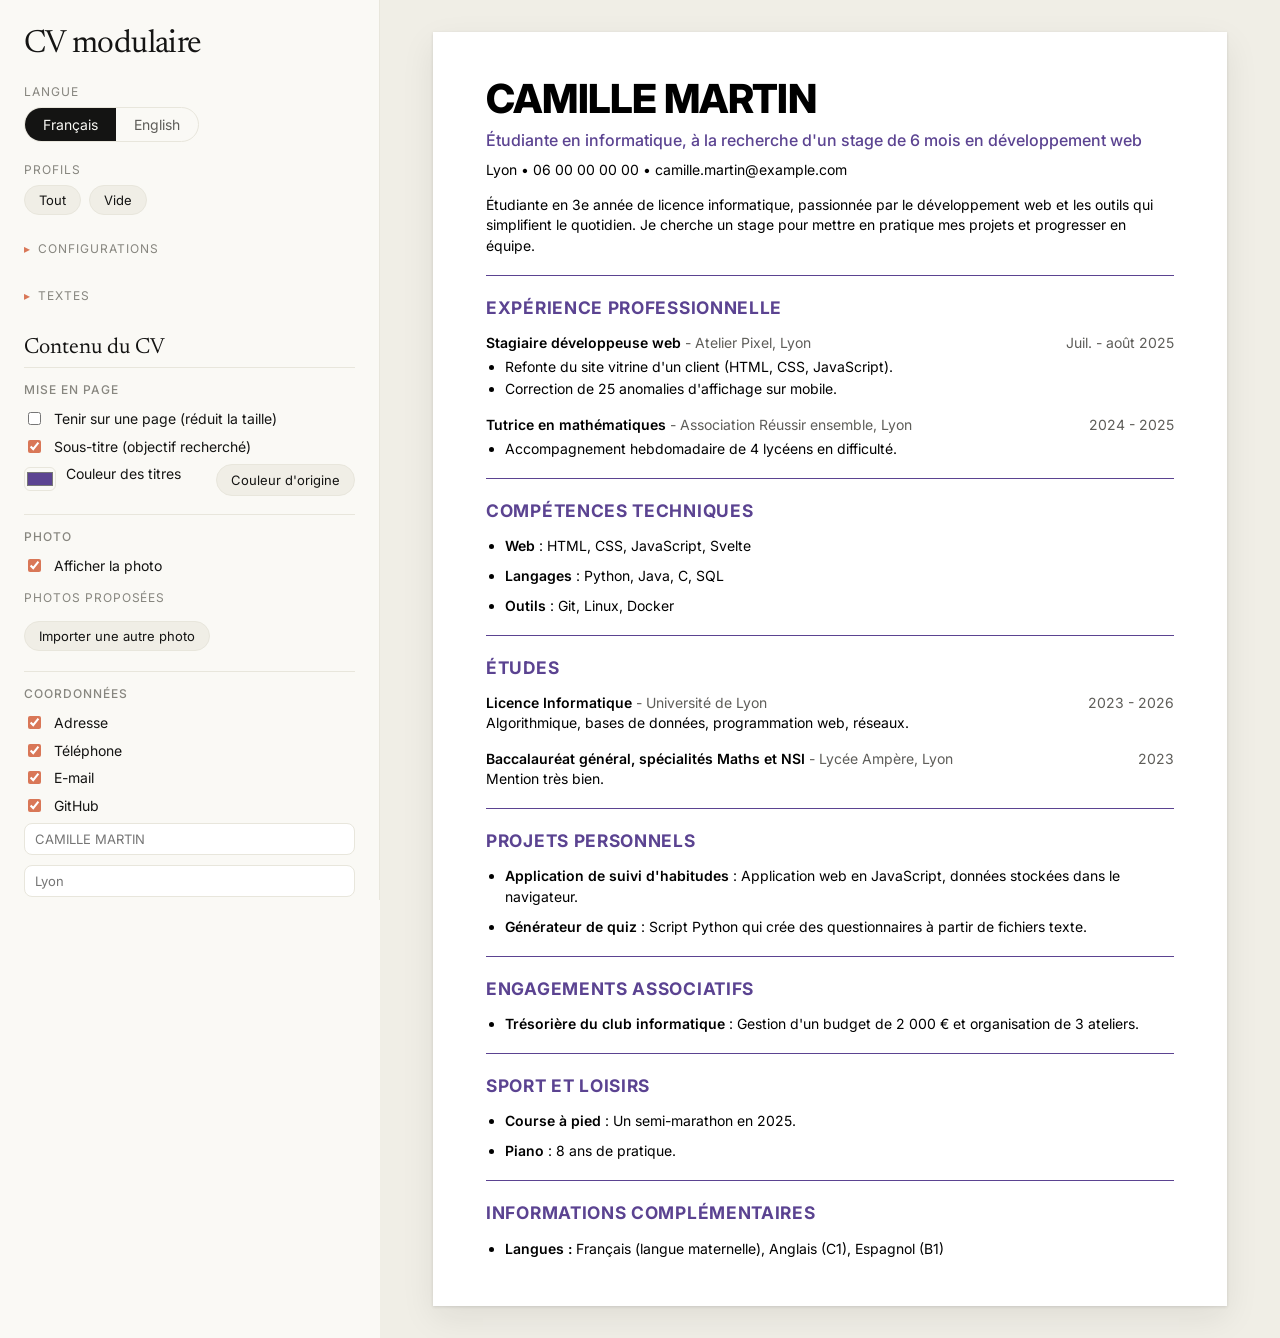
==== index.html @ 1ded92cf "Extrait la validation (validate.js) et les textes d'interface (i18n.js), avec limites uniques, netto" ====
<!doctype html>
<html lang="fr">
<head>
  <meta charset="utf-8">
  <meta name="viewport" content="width=device-width, initial-scale=1">
  <title>CV modulaire</title>
  <link rel="preconnect" href="https://fonts.googleapis.com">
  <link rel="preconnect" href="https://fonts.gstatic.com" crossorigin>
  <link href="https://fonts.googleapis.com/css2?family=Inter:wght@400;500;600;700;800&family=Newsreader:opsz,wght@6..72,400;6..72,500&display=swap" rel="stylesheet">
  <link rel="stylesheet" href="style.css?v=20261116r">
</head>
<body>
  <aside class="sidebar">
    <h1 class="brand">CV modulaire</h1>
    <p class="hint" id="notice" role="status" aria-live="polite"></p>

    <div class="block">
      <p class="label" id="label-language"></p>
      <div class="segmented" role="group">
        <button type="button" data-lang="fr" aria-pressed="true">Français</button>
        <button type="button" data-lang="en" aria-pressed="false">English</button>
      </div>
    </div>

    <div class="block">
      <p class="label" id="label-profiles"></p>
      <div class="chips" id="profiles"></div>
    </div>

    <details class="block fold">
      <summary class="label" id="label-configs"></summary>
      <p class="hint" id="configs-hint"></p>
      <div class="config-save">
        <input type="text" id="config-name" autocomplete="off">
        <button type="button" class="chip" id="config-save"></button>
      </div>
      <ul class="config-list" id="config-list"></ul>
      <div class="options">
        <button type="button" class="chip" id="backup-export"></button>
        <button type="button" class="chip" id="backup-import"></button>
        <input type="file" id="backup-file" accept="application/json,.json" hidden>
      </div>
      <p class="hint" id="save-status"></p>
    </details>

    <details class="block fold">
      <summary class="label" id="label-edit"></summary>
      <p class="hint" id="edit-hint"></p>
      <button type="button" class="chip" id="reset-texts"></button>
    </details>

    <div id="controls"></div>

    <div class="export">
      <button type="button" class="primary" id="export-btn"></button>
      <p class="hint" id="export-hint"></p>
    </div>
  </aside>

  <main class="preview">
    <div id="a4-probe" aria-hidden="true"></div>
    <article id="cv" class="page"></article>
  </main>

  <script src="data.js?v=20261116r"></script>
  <script src="i18n.js?v=20261116r"></script>
  <script src="validate.js?v=20261116r"></script>
  <script src="app.js?v=20261116r"></script>
</body>
</html>
---- style.css ----
/* Interface : palette du site Anthropic (ivoire, ardoise, argile).
   Polices Anthropic propriétaires -> Newsreader (serif) et Inter (sans) en substitut. */
:root {
  --ivory: #faf9f5;
  --ivory-medium: #f0eee6;
  --ivory-dark: #e8e6dc;
  --slate: #141413;
  --slate-light: #5e5d59;
  --cloud: #87867f;
  --clay: #d97757;
  --clay-dark: #c6613f;
  --focus: #2c84db;
  --cv-accent: #9680c8; /* violet des filets du CV d'origine */
  --cv-title: #5b4391; /* violet foncé des titres de section */
  --cv-muted: #5e5d59;
  --serif: "Newsreader", Georgia, "Times New Roman", serif;
  --sans: "Inter", -apple-system, BlinkMacSystemFont, "Segoe UI", sans-serif;
}

* { box-sizing: border-box; }

body {
  margin: 0;
  display: grid;
  grid-template-columns: 380px 1fr;
  min-height: 100vh;
  background: var(--ivory);
  color: var(--slate);
  font-family: var(--sans);
}

/* ---------- Panneau de gauche ---------- */
.sidebar {
  position: sticky;
  top: 0;
  height: 100vh;
  overflow-y: auto;
  padding: 28px 24px;
  border-right: 1px solid var(--ivory-dark);
  background: var(--ivory);
}

.brand { font-family: var(--serif); font-weight: 400; font-size: 32px; letter-spacing: -0.02em; margin: 0 0 24px; }
.block { margin-bottom: 20px; }
.label { margin: 0 0 8px; font-size: 12px; text-transform: uppercase; letter-spacing: 0.08em; color: var(--cloud); }

.segmented { display: inline-flex; border: 1px solid var(--ivory-dark); border-radius: 999px; overflow: hidden; }
.segmented button { border: 0; background: transparent; padding: 8px 18px; font: inherit; font-size: 14px; color: var(--slate-light); cursor: pointer; }
.segmented button[aria-pressed="true"] { background: var(--slate); color: var(--ivory); }

.chips { display: flex; flex-wrap: wrap; gap: 8px; }
.chip { border: 1px solid var(--ivory-dark); background: var(--ivory-medium); border-radius: 999px; padding: 6px 14px; font: inherit; font-size: 13px; cursor: pointer; color: var(--slate); }
.chip:hover { border-color: var(--clay); }

#controls h2 { font-family: var(--serif); font-weight: 400; font-size: 22px; margin: 28px 0 8px; }
.group { padding: 14px 0; border-top: 1px solid var(--ivory-dark); }
.group h3 { margin: 0 0 8px; font-size: 12px; text-transform: uppercase; letter-spacing: 0.08em; color: var(--cloud); font-weight: 500; }

.check { display: flex; gap: 10px; align-items: flex-start; padding: 4px 0; font-size: 14px; line-height: 1.4; cursor: pointer; }
.check.parent { font-weight: 600; margin-top: 6px; }
.check.child { margin-left: 26px; font-size: 13px; color: var(--slate-light); }
.check input { accent-color: var(--clay); margin-top: 3px; flex-shrink: 0; }
.check input:disabled + span { opacity: 0.4; }
.check input:focus-visible, button:focus-visible { outline: 2px solid var(--focus); outline-offset: 2px; }

.export { margin-top: 20px; padding-top: 20px; border-top: 1px solid var(--ivory-dark); }
.primary { width: 100%; border: 0; border-radius: 10px; background: var(--clay); color: #fff; font: inherit; font-weight: 600; padding: 12px; cursor: pointer; }
.primary:hover { background: var(--clay-dark); }
.hint { font-size: 12px; color: var(--slate-light); line-height: 1.5; }

/* ---------- Aperçu A4 ---------- */
.preview { padding: 32px; display: flex; justify-content: center; background: var(--ivory-medium); }

.page {
  width: 210mm;
  min-height: 297mm;
  padding: 10mm 14mm;
  background: #fff;
  box-shadow: 0 1px 3px rgba(20, 20, 19, 0.12), 0 12px 32px rgba(20, 20, 19, 0.08);
  font-family: var(--sans);
  font-size: 10.5pt;
  line-height: 1.45;
  color: #000;
}

/* Mise en page du CV d'origine : nom centré, photo à droite, filets violets entre les sections */
.cv-header { display: flex; justify-content: space-between; align-items: flex-start; padding-bottom: 6mm; }
.identity { flex: 1; text-align: left; padding-right: 6mm; }
.identity h1 { margin: 2mm 0 2mm; font-size: 30pt; font-weight: 800; letter-spacing: -0.02em; line-height: 1.1; }
.contact { margin: 0; font-size: 10.5pt; }
.photo { width: 56mm; height: 49mm; object-fit: cover; flex-shrink: 0; }

.summary { margin: 0 0 5mm; text-align: left; }

/* Un seul filet, violet, au-dessus de chaque section ; mêmes marges partout */
.cv-section { padding: 5mm 0 0; margin-top: 5mm; border-top: 0.35mm solid var(--cv-title); }
.cv-header + .cv-section, .summary + .cv-section { margin-top: 0; }
.cv-header:not(:has(+ .summary)) { padding-bottom: 5mm; }
.cv-section h2 { margin: 0 0 3.5mm; font-size: 13pt; font-weight: 700; letter-spacing: 0.04em; color: var(--cv-title); }

.entry { margin-bottom: 4mm; break-inside: avoid; }
.entry:last-child { margin-bottom: 0; }
.row { display: flex; justify-content: space-between; gap: 8mm; align-items: baseline; }
.row h4 { margin: 0; font-size: 10.5pt; font-weight: 600; }
.dates { font-weight: 400; color: var(--cv-muted); white-space: nowrap; }
.org { font-weight: 400; color: var(--cv-muted); }
.subtitle { margin: 0 0 2mm; font-size: 12pt; font-weight: 500; color: var(--cv-title); }
.sub { margin: 1mm 0 0; padding-left: 5mm; list-style: circle; }
.entry ul { margin: 1mm 0 0; padding-left: 5mm; }
.entry li { margin: 0.5mm 0; }
.detail { margin: 0; }
.extra { margin: 0; padding-left: 5mm; }
.extra li { margin-bottom: 2.5mm; }

/* ---------- Petits écrans ---------- */
@media (max-width: 1100px) {
  body { grid-template-columns: 1fr; }
  .sidebar { position: static; height: auto; }
  .preview { overflow-x: auto; justify-content: flex-start; }
}

/* ---------- Export PDF : seul le CV est imprimé, en A4 ---------- */
@page { size: A4; margin: 0; }

@media print {
  body { display: block; background: #fff; }
  .sidebar { display: none; }
  .preview { padding: 0; background: #fff; display: block; }
  .page { box-shadow: none; width: 100%; min-height: 0; margin: 0; }
  * { -webkit-print-color-adjust: exact; print-color-adjust: exact; }
}

/* Mention « à confirmer » sous un élément de la liste de contrôle */
.badge { display: block; font-size: 11px; font-style: normal; color: var(--clay-dark); }
.check { flex-wrap: wrap; }
.check .badge { flex-basis: 100%; margin-left: 26px; }
.extra li { break-inside: avoid; }
.extra { list-style: disc; }


/* Curseur de niveau de langue (B1 à C2) */
.level { display: flex; align-items: center; gap: 8px; margin: 2px 0 6px 52px; font-size: 12px; color: var(--cloud); }
.level input { flex: 1; accent-color: var(--clay); min-width: 0; }
.level-value { min-width: 24px; text-align: right; font-weight: 600; color: var(--slate); }

/* Contrôles de la photo */
.photo-actions, .options { display: flex; flex-wrap: wrap; gap: 8px; margin-top: 8px; }
.chip:disabled { opacity: 0.4; cursor: not-allowed; }
.error { margin: 6px 0 0; font-size: 12px; color: #bf4d43; }

/* Textes modifiables dans l'aperçu (écran seulement) */
.edit { outline: none; border-radius: 2px; }
.edit:hover { outline: 1px dashed var(--clay); outline-offset: 2px; }
.edit:focus { outline: 2px solid var(--clay); outline-offset: 2px; background: #fff7f2; }
.dates.edit { white-space: nowrap; }
@media print { .edit:hover, .edit:focus { outline: none; background: none; } }

/* Sans photo : le titre est centré sur toute la largeur de la page */
.cv-header.no-photo { padding-bottom: 4mm; }
.cv-header.no-photo .identity { padding-right: 0; }

/* Choix actif parmi les photos proposées */
.chip[aria-pressed="true"] { background: var(--slate); color: var(--ivory); border-color: var(--slate); }
.group .label { margin-top: 10px; }

/* Configurations enregistrées */
.config-save { display: flex; gap: 8px; margin: 8px 0; }
.config-save input { flex: 1; min-width: 0; border: 1px solid var(--ivory-dark); border-radius: 8px; padding: 7px 10px; font: inherit; font-size: 13px; background: #fff; color: var(--slate); }
.config-list { list-style: none; margin: 0 0 10px; padding: 0; }
.config-item { display: flex; align-items: center; gap: 6px; padding: 4px 0; font-size: 13px; }
.config-name { flex: 1; overflow: hidden; text-overflow: ellipsis; white-space: nowrap; }
#save-status.error { color: #bf4d43; }

/* Blocs repliables du panneau (Configurations, Textes) */
.fold > summary { cursor: pointer; list-style: none; margin-bottom: 0; padding: 6px 0; }
.fold > summary::-webkit-details-marker { display: none; }
.fold > summary::before { content: "▸"; display: inline-block; width: 1.2em; color: var(--clay); }
.fold[open] > summary::before { content: "▾"; }
.fold[open] > summary { margin-bottom: 8px; }

/* Option « une page » : zoom réduit, largeur agrandie d'autant pour garder 210 mm visuels */
#a4-probe { position: absolute; visibility: hidden; height: 297mm; width: 0; }
.page.one-page { zoom: var(--fit); width: calc(210mm / var(--fit)); min-height: calc(297mm / var(--fit)); }
@media print { .page.one-page { width: calc(210mm / var(--fit)); min-height: 0; } }
.check input[type="color"] { width: 32px; height: 24px; padding: 0; border: 1px solid var(--ivory-dark); border-radius: 6px; background: none; cursor: pointer; }
.check .chip { margin-left: auto; }
.text-input { width: 100%; margin: 4px 0 6px; border: 1px solid var(--ivory-dark); border-radius: 8px; padding: 7px 10px; font: inherit; font-size: 13px; background: #fff; color: var(--slate); }

/* Même graisse partout : <strong> est « bolder » par défaut, donc plus lourd quand il est dans un <h4> */
.page strong { font-weight: 600; }

/* Formulaires d'ajout dans la barre latérale */
.add { margin: 6px 0; }
.add > summary { display: inline-block; list-style: none; cursor: pointer; }
.add > summary::-webkit-details-marker { display: none; }
.add form { margin-top: 6px; padding: 8px 10px; border: 1px solid var(--ivory-dark); border-radius: 8px; }
.add .field { display: block; margin-bottom: 4px; font-size: 12px; color: var(--cloud); }
.add textarea.text-input { resize: vertical; }
#notice:empty { display: none; }
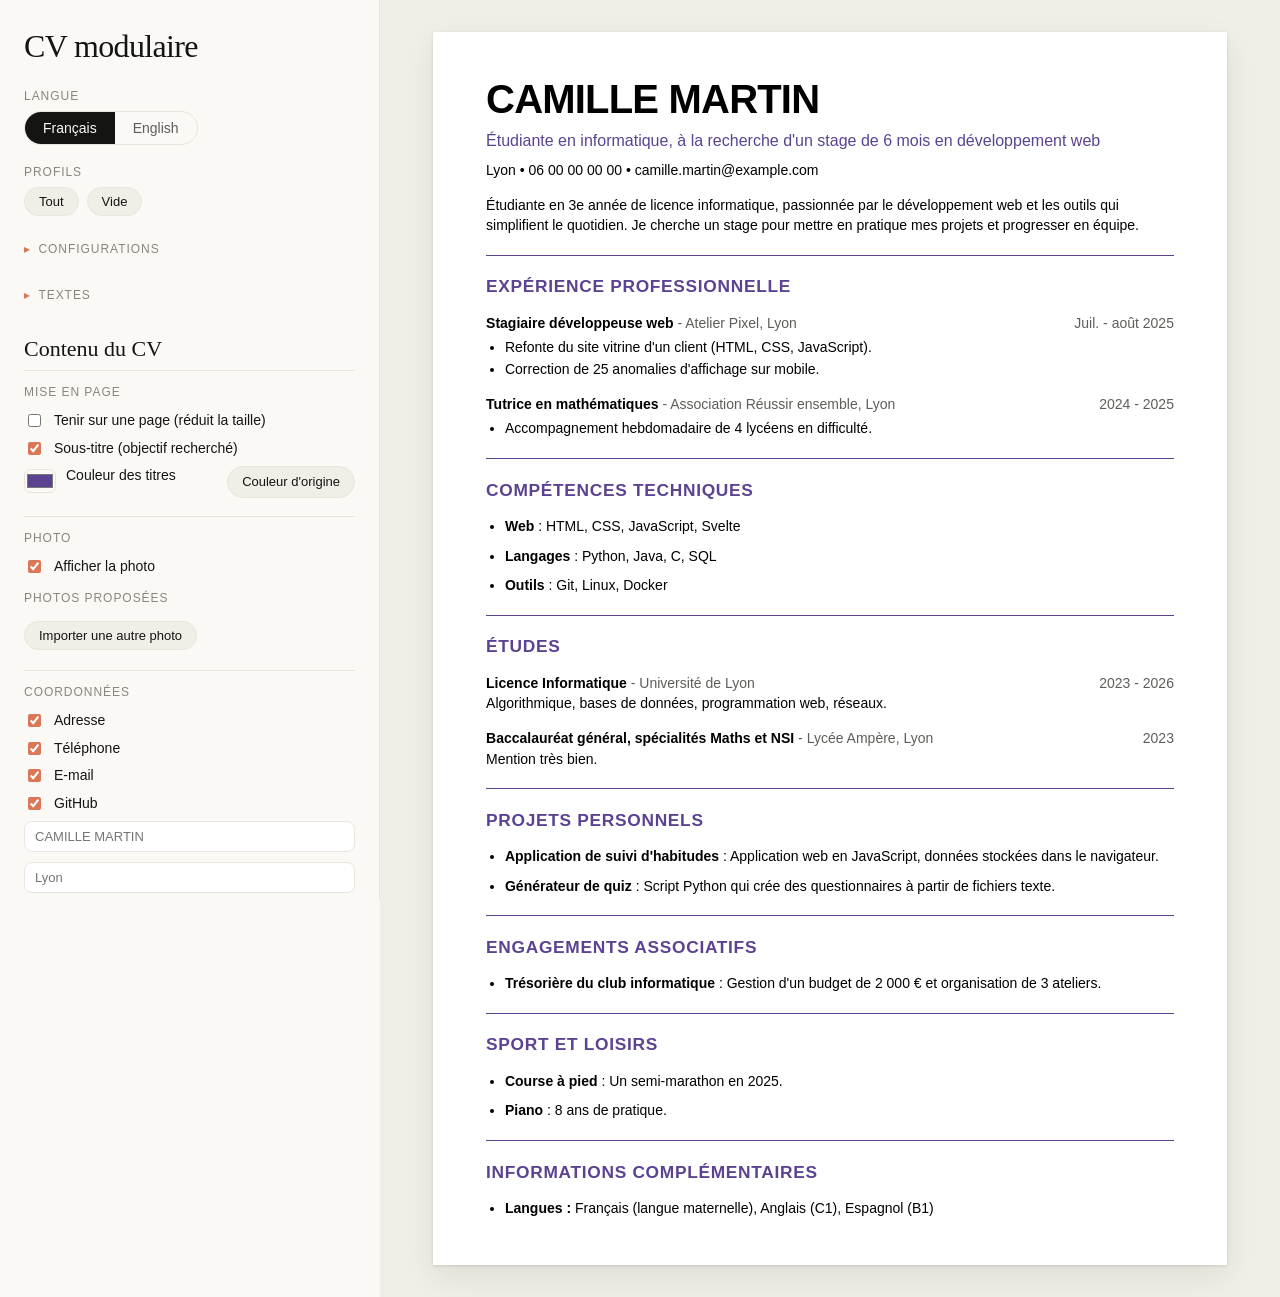
==== commit 651529c7: "Ajoute une Content-Security-Policy (aucun script inline, aucune requête réseau, polices Google autor" ====
--- a/index.html
+++ b/index.html
@@ -2,10 +2,10 @@
 <html lang="fr">
 <head>
   <meta charset="utf-8">
+  <!-- Aucun script inline ni requête réseau possible (connect-src 'none') : seules les polices Google sont chargées. -->
+  <meta http-equiv="Content-Security-Policy" content="default-src 'none'; script-src 'self'; style-src 'self' https://fonts.googleapis.com; font-src https://fonts.gstatic.com; img-src 'self' data: blob:; connect-src 'none'; base-uri 'none'; form-action 'none'; object-src 'none'">
   <meta name="viewport" content="width=device-width, initial-scale=1">
   <title>CV modulaire</title>
-  <link rel="preconnect" href="https://fonts.googleapis.com">
-  <link rel="preconnect" href="https://fonts.gstatic.com" crossorigin>
   <link href="https://fonts.googleapis.com/css2?family=Inter:wght@400;500;600;700;800&family=Newsreader:opsz,wght@6..72,400;6..72,500&display=swap" rel="stylesheet">
   <link rel="stylesheet" href="style.css?v=20261116r">
 </head>
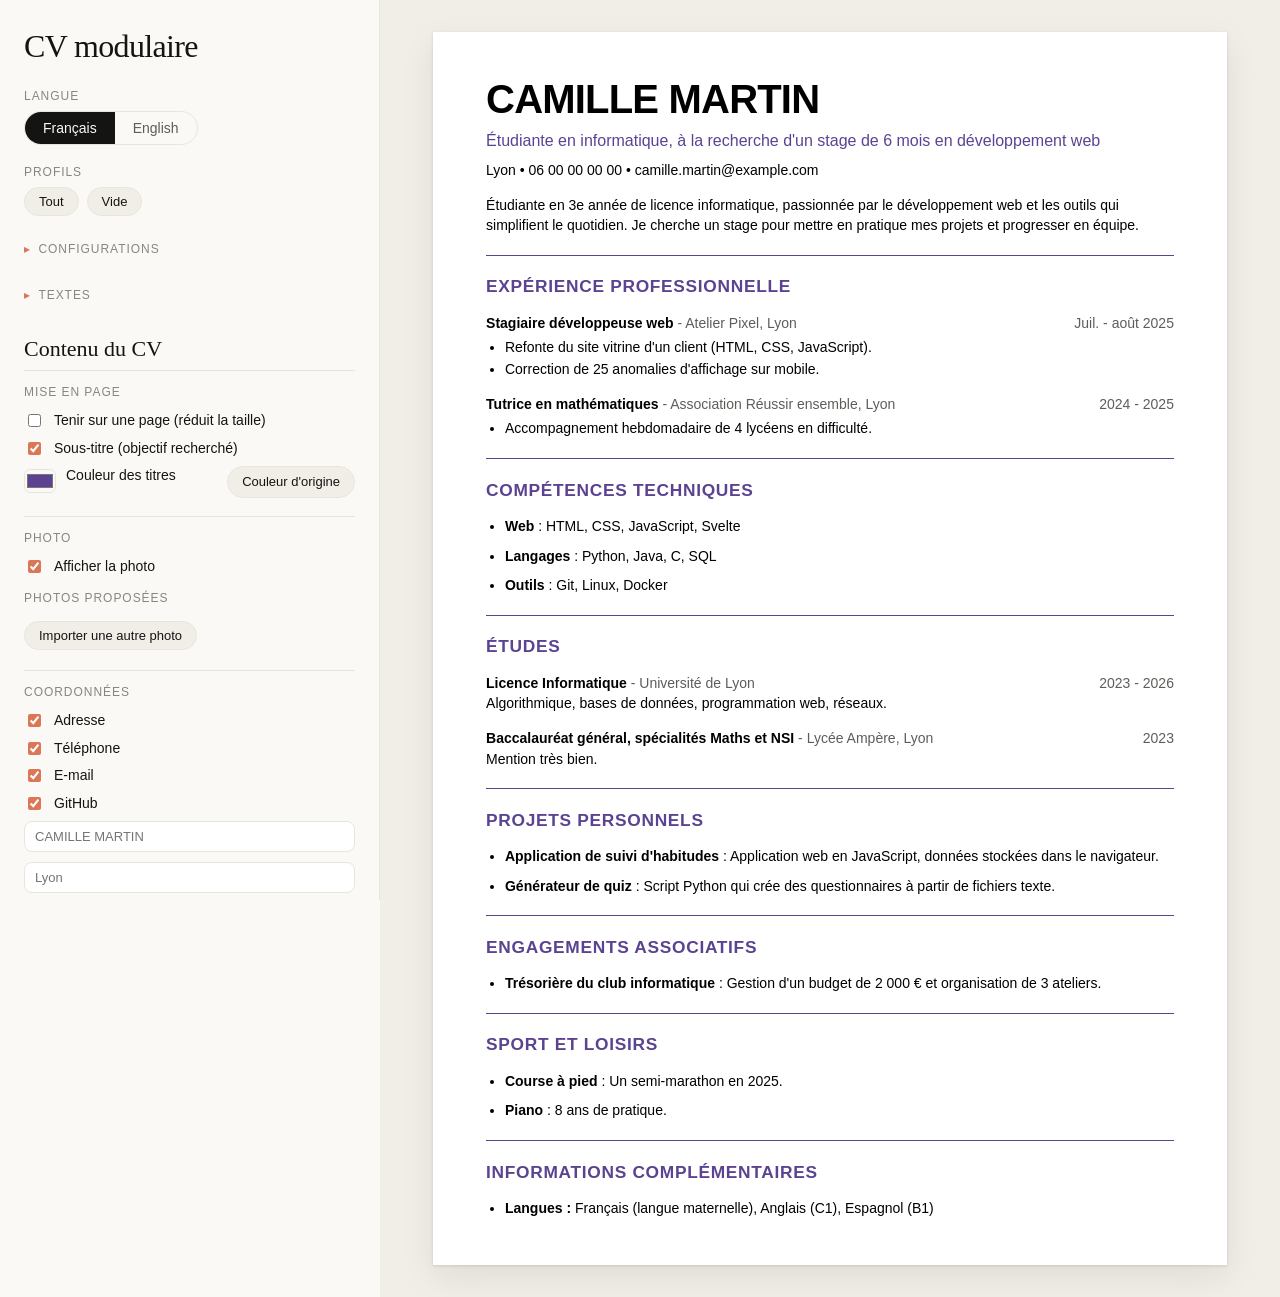
==== commit 308ee623: "Panneau de contrôle : met à jour sans reconstruire, factorise checkbox/chip/formulaires, accessibili" ====
--- a/index.html
+++ b/index.html
@@ -16,7 +16,7 @@
 
     <div class="block">
       <p class="label" id="label-language"></p>
-      <div class="segmented" role="group">
+      <div class="segmented" role="group" aria-labelledby="label-language">
         <button type="button" data-lang="fr" aria-pressed="true">Français</button>
         <button type="button" data-lang="en" aria-pressed="false">English</button>
       </div>
@@ -40,7 +40,8 @@
         <button type="button" class="chip" id="backup-import"></button>
         <input type="file" id="backup-file" accept="application/json,.json" hidden>
       </div>
-      <p class="hint" id="save-status"></p>
+      <p class="hint" id="backup-note"></p>
+      <p class="hint" id="save-status" role="status"></p>
     </details>
 
     <details class="block fold">
@@ -54,6 +55,7 @@
     <div class="export">
       <button type="button" class="primary" id="export-btn"></button>
       <p class="hint" id="export-hint"></p>
+      <p class="error" id="fit-warning" role="status"></p>
     </div>
   </aside>
 
--- a/style.css
+++ b/style.css
@@ -197,3 +197,7 @@
 .add .field { display: block; margin-bottom: 4px; font-size: 12px; color: var(--cloud); }
 .add textarea.text-input { resize: vertical; }
 #notice:empty { display: none; }
+
+/* Erreur de démarrage : visible même si le reste de la page n'a pas pu se construire */
+.fatal { margin: 16px; padding: 14px 16px; border: 1px solid #bf4d43; border-radius: 8px; background: #fdf1ef; color: #7a2b24; font-size: 14px; grid-column: 1 / -1; }
+@media print { .fatal { display: none; } }
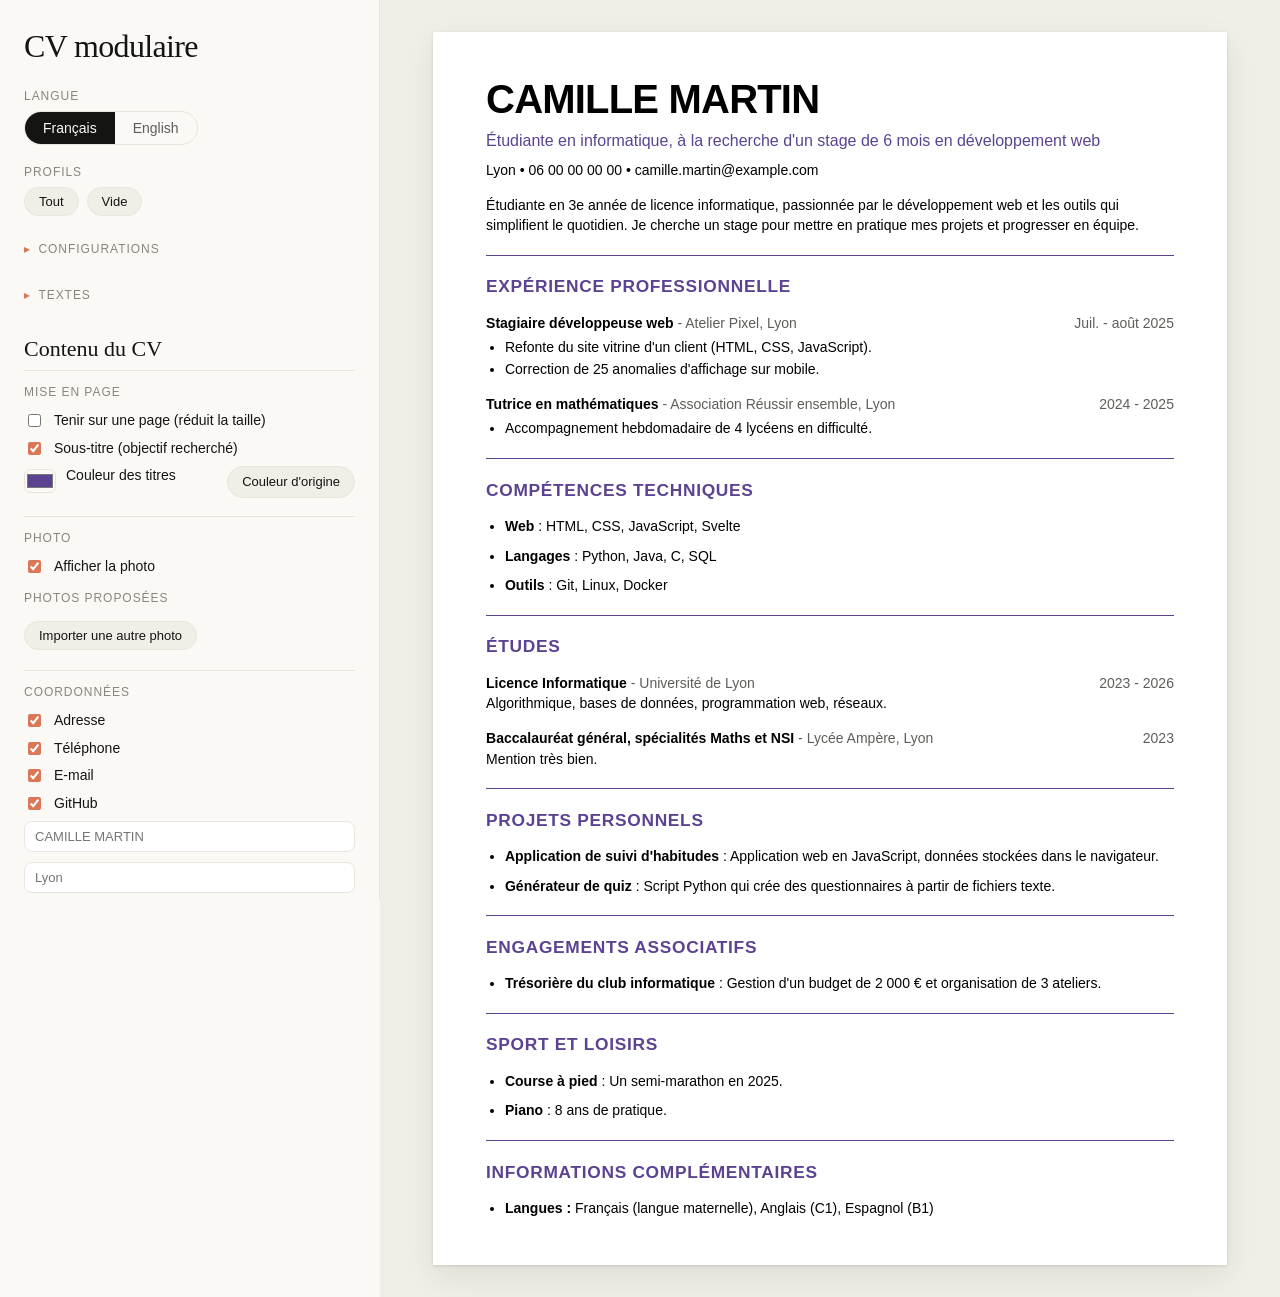
==== commit edcbc8c4: "Affiche l'environnement technique d'un élément de liste sur la ligne de son nom Un élément de liste " ====
--- a/index.html
+++ b/index.html
@@ -7,7 +7,7 @@
   <meta name="viewport" content="width=device-width, initial-scale=1">
   <title>CV modulaire</title>
   <link href="https://fonts.googleapis.com/css2?family=Inter:wght@400;500;600;700;800&family=Newsreader:opsz,wght@6..72,400;6..72,500&display=swap" rel="stylesheet">
-  <link rel="stylesheet" href="style.css?v=20261116r">
+  <link rel="stylesheet" href="style.css?v=20261123a">
 </head>
 <body>
   <aside class="sidebar">
@@ -64,9 +64,9 @@
     <article id="cv" class="page"></article>
   </main>
 
-  <script src="data.js?v=20261116r"></script>
-  <script src="i18n.js?v=20261116r"></script>
-  <script src="validate.js?v=20261116r"></script>
-  <script src="app.js?v=20261116r"></script>
+  <script src="data.js?v=20261123a"></script>
+  <script src="i18n.js?v=20261123a"></script>
+  <script src="validate.js?v=20261123a"></script>
+  <script src="app.js?v=20261123a"></script>
 </body>
 </html>
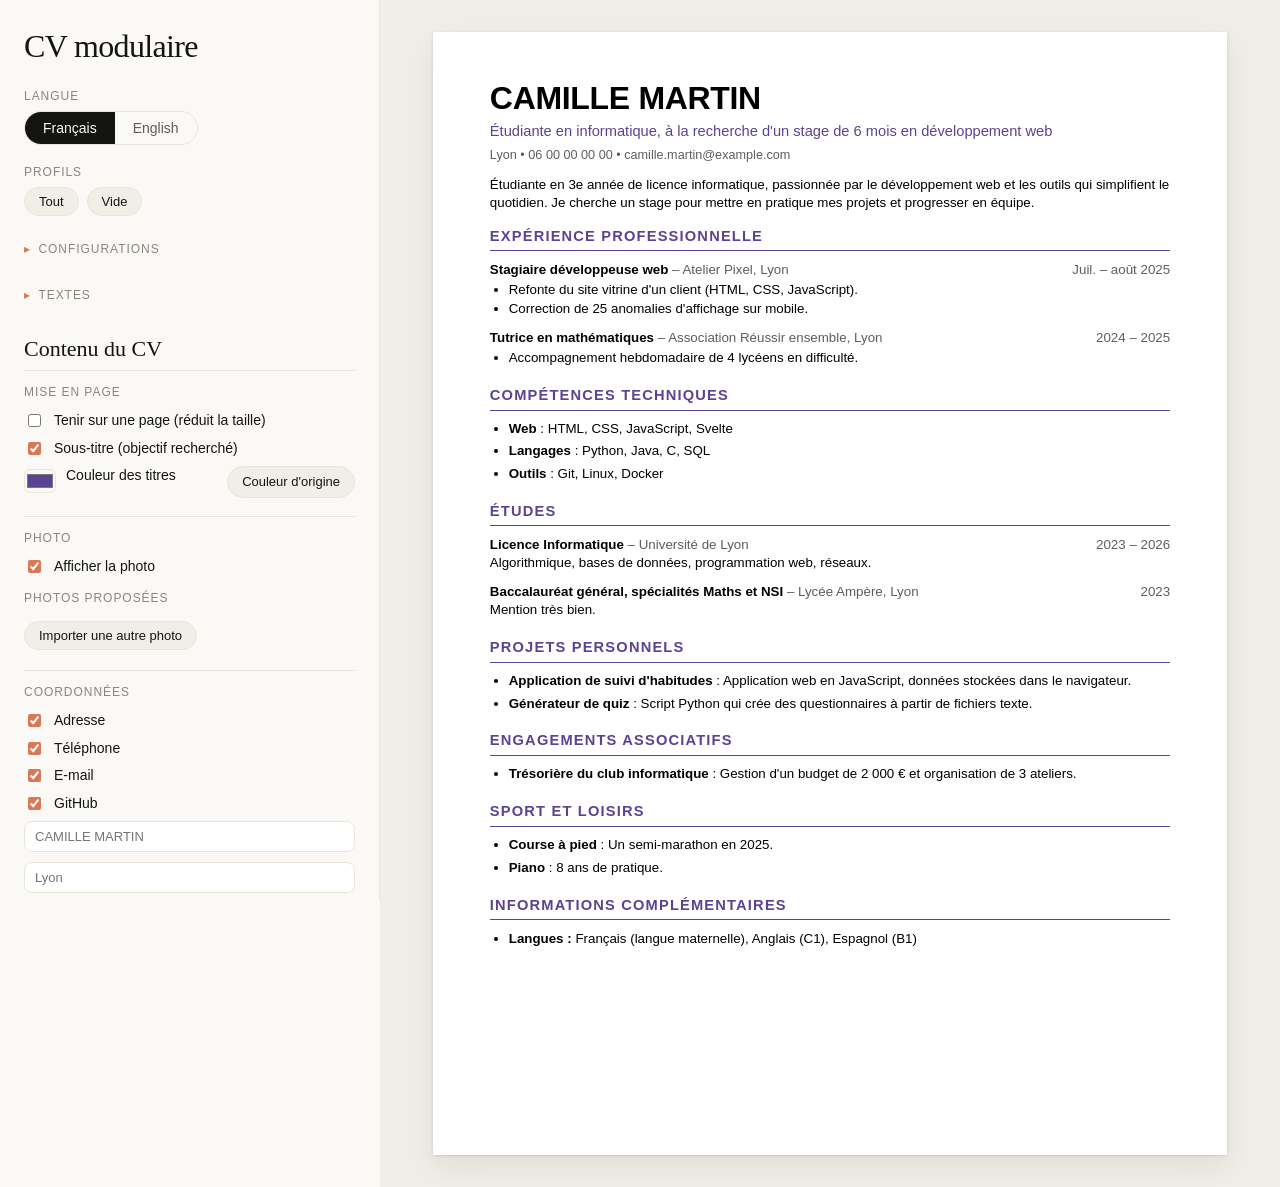
==== commit b15a88fb: "Aligne le rendu du CV sur les conventions (typographie, espacements, tiret demi-cadratin) Co-Authore" ====
--- a/index.html
+++ b/index.html
@@ -7,7 +7,7 @@
   <meta name="viewport" content="width=device-width, initial-scale=1">
   <title>CV modulaire</title>
   <link href="https://fonts.googleapis.com/css2?family=Inter:wght@400;500;600;700;800&family=Newsreader:opsz,wght@6..72,400;6..72,500&display=swap" rel="stylesheet">
-  <link rel="stylesheet" href="style.css?v=20261123a">
+  <link rel="stylesheet" href="style.css?v=20261124b">
 </head>
 <body>
   <aside class="sidebar">
@@ -64,9 +64,9 @@
     <article id="cv" class="page"></article>
   </main>
 
-  <script src="data.js?v=20261123a"></script>
-  <script src="i18n.js?v=20261123a"></script>
-  <script src="validate.js?v=20261123a"></script>
-  <script src="app.js?v=20261123a"></script>
+  <script src="data.js?v=20261124b"></script>
+  <script src="i18n.js?v=20261124b"></script>
+  <script src="validate.js?v=20261124b"></script>
+  <script src="app.js?v=20261124b"></script>
 </body>
 </html>
--- a/style.css
+++ b/style.css
@@ -74,43 +74,56 @@
 .page {
   width: 210mm;
   min-height: 297mm;
-  padding: 10mm 14mm;
+  padding: 13mm 15mm;
   background: #fff;
   box-shadow: 0 1px 3px rgba(20, 20, 19, 0.12), 0 12px 32px rgba(20, 20, 19, 0.08);
   font-family: var(--sans);
-  font-size: 10.5pt;
-  line-height: 1.45;
+  font-size: 10pt;
+  line-height: 1.35;
   color: #000;
 }
 
-/* Mise en page du CV d'origine : nom centré, photo à droite, filets violets entre les sections */
-.cv-header { display: flex; justify-content: space-between; align-items: flex-start; padding-bottom: 6mm; }
-.identity { flex: 1; text-align: left; padding-right: 6mm; }
-.identity h1 { margin: 2mm 0 2mm; font-size: 30pt; font-weight: 800; letter-spacing: -0.02em; line-height: 1.1; }
-.contact { margin: 0; font-size: 10.5pt; }
-.photo { width: 56mm; height: 49mm; object-fit: cover; flex-shrink: 0; }
-
-.summary { margin: 0 0 5mm; text-align: left; }
-
-/* Un seul filet, violet, au-dessus de chaque section ; mêmes marges partout */
-.cv-section { padding: 5mm 0 0; margin-top: 5mm; border-top: 0.35mm solid var(--cv-title); }
-.cv-header + .cv-section, .summary + .cv-section { margin-top: 0; }
-.cv-header:not(:has(+ .summary)) { padding-bottom: 5mm; }
-.cv-section h2 { margin: 0 0 3.5mm; font-size: 13pt; font-weight: 700; letter-spacing: 0.04em; color: var(--cv-title); }
-
-.entry { margin-bottom: 4mm; break-inside: avoid; }
+/* Mise en page du CV d'origine : photo à droite, filets violets entre les sections.
+   La photo flotte : l'identité puis la présentation s'écoulent à sa gauche, et le texte reprend toute la largeur
+   sous elle. flow-root fait englober la photo par l'en-tête, pour que le filet de la section suivante passe dessous. */
+.cv-header { display: flow-root; padding-bottom: 4mm; }
+.identity { text-align: left; }
+.identity h1 { margin: 0 0 1.5mm; font-size: 24pt; font-weight: 700; letter-spacing: -0.01em; line-height: 1.1; }
+.contact { margin: 0; font-size: 9.5pt; color: var(--cv-muted); }
+.photo { float: right; width: 56mm; height: 49mm; object-fit: cover; margin: 0 0 3mm 6mm; }
+
+/* text-wrap: pretty évite un mot seul sur la dernière ligne (ignoré sans risque par les navigateurs qui ne le gèrent pas) */
+.summary { margin: 3mm 0 0; text-align: left; text-wrap: pretty; }
+
+/* Titre de section en petites capitales espacées, filet fin juste dessous (convention des CV) */
+.cv-section { margin-top: 5mm; }
+.cv-header + .cv-section { margin-top: 0; }
+.cv-section h2 {
+  margin: 0 0 2.5mm;
+  padding-bottom: 1mm;
+  border-bottom: 0.3mm solid var(--cv-title);
+  font-size: 11pt;
+  font-weight: 700;
+  text-transform: uppercase;
+  letter-spacing: 0.08em;
+  color: var(--cv-title);
+}
+
+.entry { margin-bottom: 3mm; break-inside: avoid; }
 .entry:last-child { margin-bottom: 0; }
 .row { display: flex; justify-content: space-between; gap: 8mm; align-items: baseline; }
-.row h4 { margin: 0; font-size: 10.5pt; font-weight: 600; }
-.dates { font-weight: 400; color: var(--cv-muted); white-space: nowrap; }
+.row h4 { margin: 0; font-size: 1em; font-weight: 600; }
+/* Chiffres de même largeur : les années s'alignent sur le bord droit d'une ligne à l'autre */
+.dates { font-weight: 400; color: var(--cv-muted); white-space: nowrap; font-variant-numeric: tabular-nums; }
 .org { font-weight: 400; color: var(--cv-muted); }
-.subtitle { margin: 0 0 2mm; font-size: 12pt; font-weight: 500; color: var(--cv-title); }
-.sub { margin: 1mm 0 0; padding-left: 5mm; list-style: circle; }
-.entry ul { margin: 1mm 0 0; padding-left: 5mm; }
-.entry li { margin: 0.5mm 0; }
+.subtitle { margin: 0 0 1.5mm; font-size: 11pt; font-weight: 500; color: var(--cv-title); }
+.sub { margin: 0.5mm 0 0; padding-left: 5mm; list-style: circle; }
+.entry ul { margin: 0.5mm 0 0; padding-left: 5mm; }
+.entry li { margin: 0.3mm 0; }
 .detail { margin: 0; }
 .extra { margin: 0; padding-left: 5mm; }
-.extra li { margin-bottom: 2.5mm; }
+.extra li { margin-bottom: 1.2mm; }
+.extra li:last-child { margin-bottom: 0; }
 
 /* ---------- Petits écrans ---------- */
 @media (max-width: 1100px) {
@@ -154,10 +167,6 @@
 .edit:focus { outline: 2px solid var(--clay); outline-offset: 2px; background: #fff7f2; }
 .dates.edit { white-space: nowrap; }
 @media print { .edit:hover, .edit:focus { outline: none; background: none; } }
-
-/* Sans photo : le titre est centré sur toute la largeur de la page */
-.cv-header.no-photo { padding-bottom: 4mm; }
-.cv-header.no-photo .identity { padding-right: 0; }
 
 /* Choix actif parmi les photos proposées */
 .chip[aria-pressed="true"] { background: var(--slate); color: var(--ivory); border-color: var(--slate); }
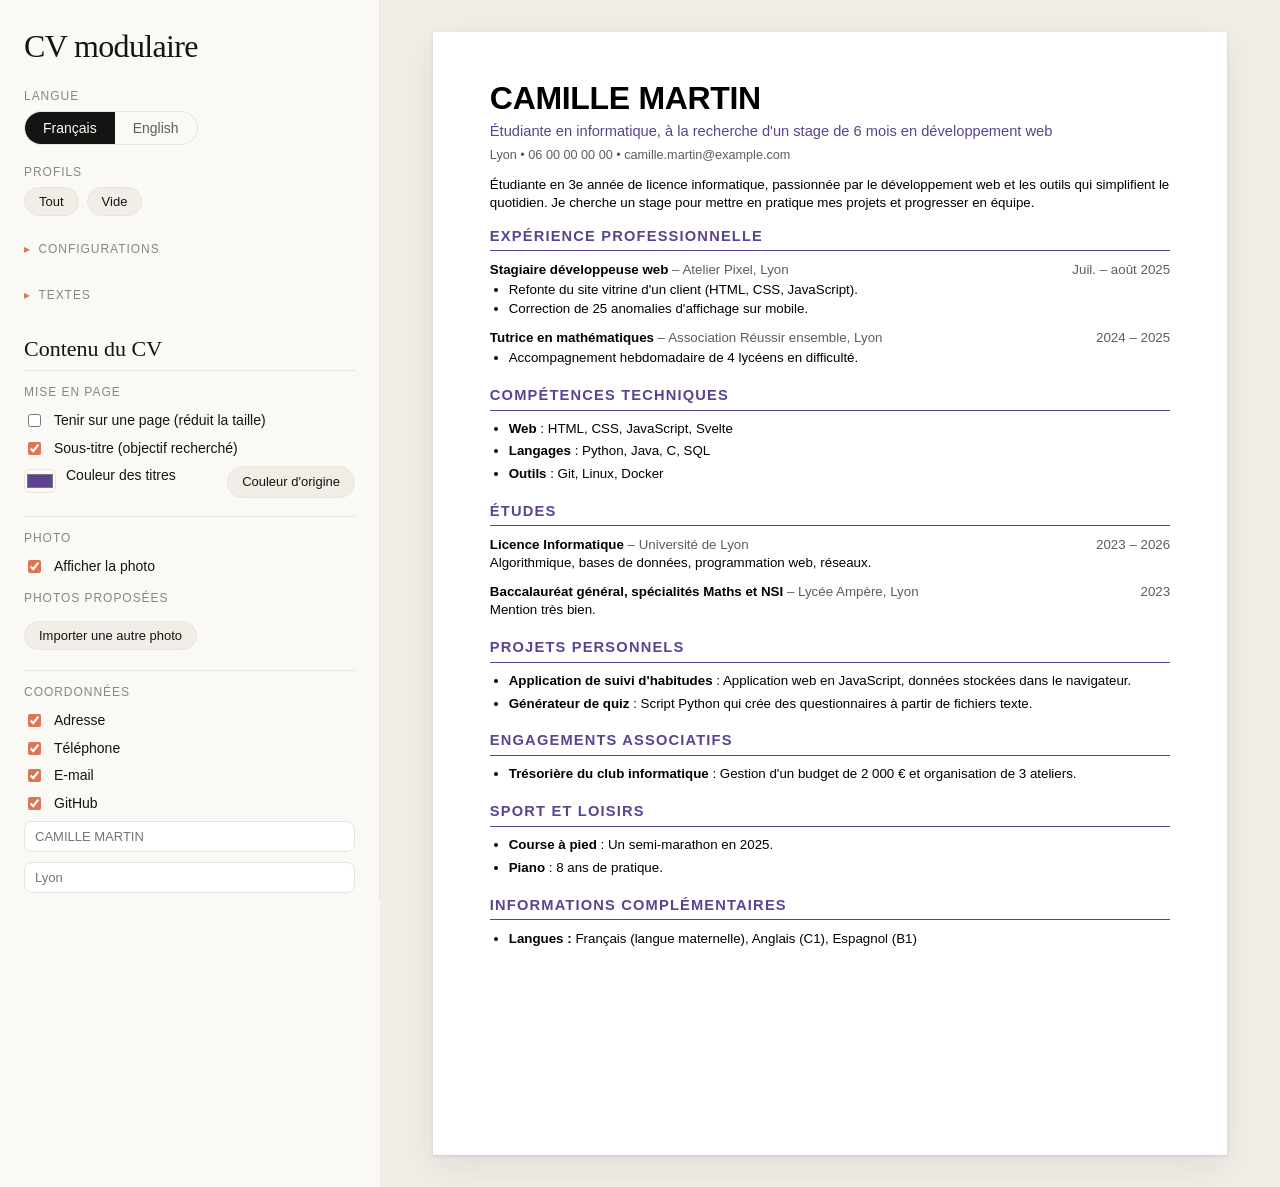
==== commit aef8bcb4: "Ajoute le recadrage de la photo importée et un cadre à hauteur fixe Co-Authored-By: Claude Opus 5.5 " ====
--- a/index.html
+++ b/index.html
@@ -7,7 +7,7 @@
   <meta name="viewport" content="width=device-width, initial-scale=1">
   <title>CV modulaire</title>
   <link href="https://fonts.googleapis.com/css2?family=Inter:wght@400;500;600;700;800&family=Newsreader:opsz,wght@6..72,400;6..72,500&display=swap" rel="stylesheet">
-  <link rel="stylesheet" href="style.css?v=20261124b">
+  <link rel="stylesheet" href="style.css?v=20261124c">
 </head>
 <body>
   <aside class="sidebar">
@@ -64,9 +64,9 @@
     <article id="cv" class="page"></article>
   </main>
 
-  <script src="data.js?v=20261124b"></script>
-  <script src="i18n.js?v=20261124b"></script>
-  <script src="validate.js?v=20261124b"></script>
-  <script src="app.js?v=20261124b"></script>
+  <script src="data.js?v=20261124c"></script>
+  <script src="i18n.js?v=20261124c"></script>
+  <script src="validate.js?v=20261124c"></script>
+  <script src="app.js?v=20261124c"></script>
 </body>
 </html>
--- a/style.css
+++ b/style.css
@@ -90,7 +90,10 @@
 .identity { text-align: left; }
 .identity h1 { margin: 0 0 1.5mm; font-size: 24pt; font-weight: 700; letter-spacing: -0.01em; line-height: 1.1; }
 .contact { margin: 0; font-size: 9.5pt; color: var(--cv-muted); }
-.photo { float: right; width: 56mm; height: 49mm; object-fit: cover; margin: 0 0 3mm 6mm; }
+/* Hauteur fixe, largeur déduite du format de l'image : une photo verticale reste aussi haute qu'une photo
+   paysage, mais plus étroite, et laisse plus de place au texte. Les bornes limitent les formats extrêmes
+   (rognés au centre par object-fit dans ce cas seulement). */
+.photo { float: right; height: 48mm; width: auto; min-width: 30mm; max-width: 60mm; object-fit: cover; margin: 0 0 3mm 6mm; }
 
 /* text-wrap: pretty évite un mot seul sur la dernière ligne (ignoré sans risque par les navigateurs qui ne le gèrent pas) */
 .summary { margin: 3mm 0 0; text-align: left; text-wrap: pretty; }
@@ -210,3 +213,17 @@
 /* Erreur de démarrage : visible même si le reste de la page n'a pas pu se construire */
 .fatal { margin: 16px; padding: 14px 16px; border: 1px solid #bf4d43; border-radius: 8px; background: #fdf1ef; color: #7a2b24; font-size: 14px; grid-column: 1 / -1; }
 @media print { .fatal { display: none; } }
+
+/* Fenêtre de recadrage de la photo importée */
+.crop-dialog { max-width: min(440px, calc(100vw - 32px)); border: 1px solid var(--ivory-dark); border-radius: 14px; padding: 20px 22px; background: var(--ivory); color: var(--slate); font-family: var(--sans); }
+.crop-dialog::backdrop { background: rgba(20, 20, 19, 0.45); }
+.crop-dialog h2 { margin: 0 0 6px; font-family: var(--serif); font-weight: 400; font-size: 22px; }
+.crop-stage { display: flex; justify-content: center; margin: 12px 0; padding: 10px; border-radius: 10px; background: var(--ivory-medium); }
+/* touch-action: none empêche le navigateur de faire défiler la page pendant qu'on fait glisser l'image au doigt */
+.crop-canvas { max-width: 100%; height: auto; cursor: grab; touch-action: none; box-shadow: 0 1px 4px rgba(20, 20, 19, 0.2); }
+.crop-canvas:active { cursor: grabbing; }
+.crop-canvas:focus-visible { outline: 2px solid var(--focus); outline-offset: 3px; }
+.level.crop-zoom { margin: 0 0 14px; }
+.crop-buttons { display: flex; gap: 10px; justify-content: flex-end; }
+.crop-buttons .primary { width: auto; padding: 8px 20px; }
+@media print { .crop-dialog { display: none; } }
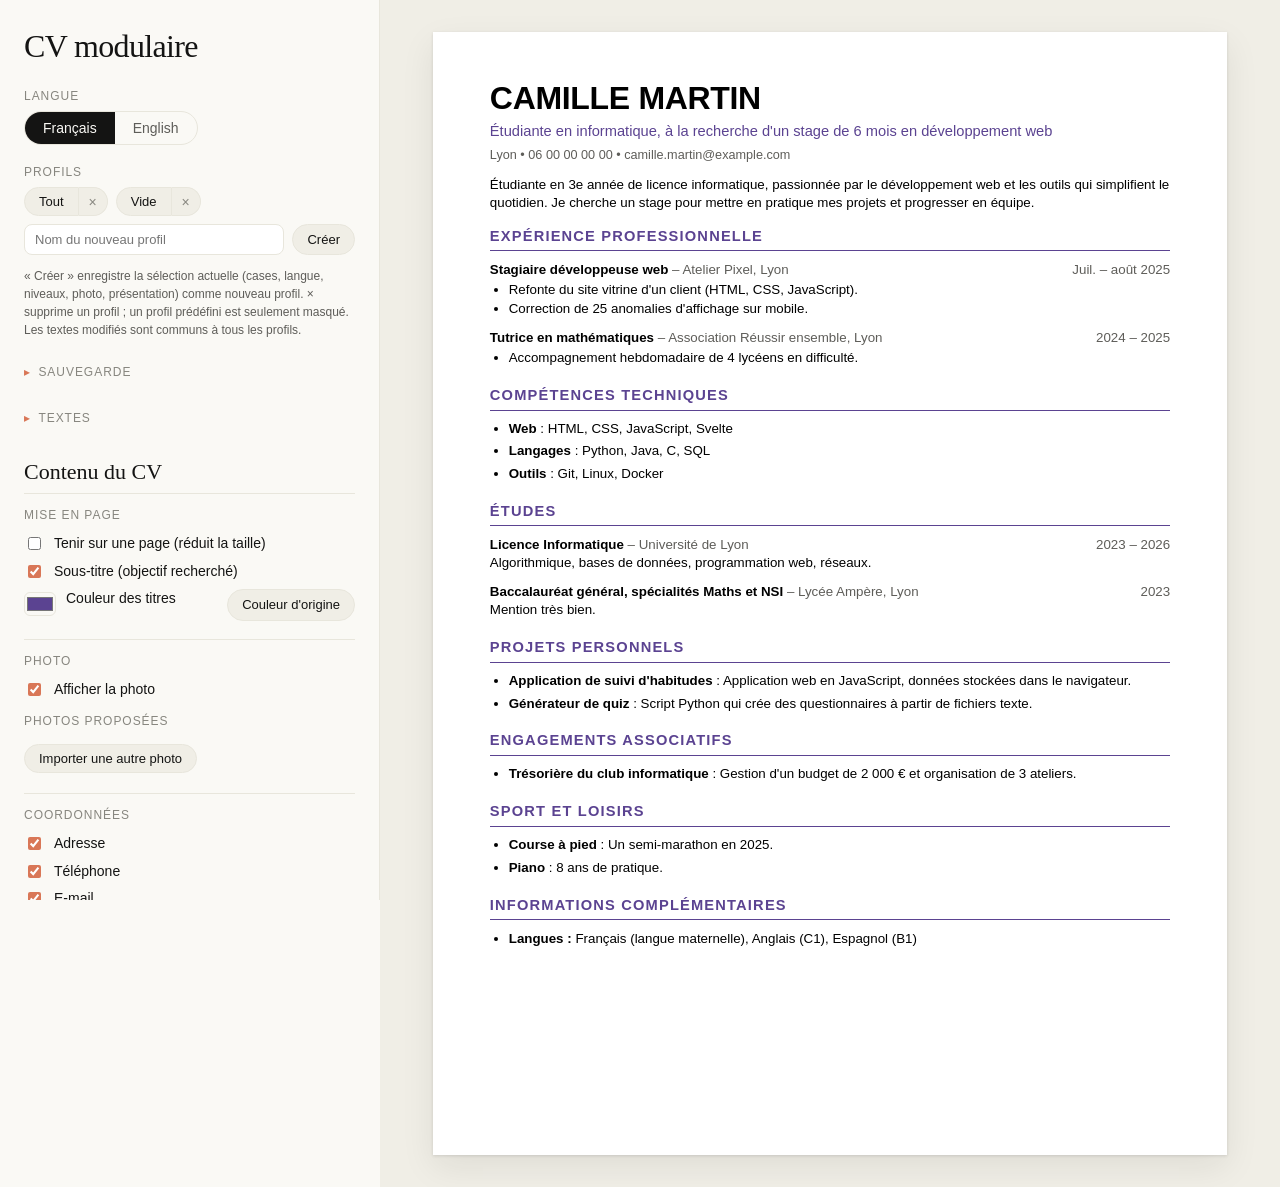
==== commit c0c6a69a: "Fusionne profils et configurations, permet de supprimer profils et photos Co-Authored-By: Claude Opu" ====
--- a/index.html
+++ b/index.html
@@ -7,7 +7,7 @@
   <meta name="viewport" content="width=device-width, initial-scale=1">
   <title>CV modulaire</title>
   <link href="https://fonts.googleapis.com/css2?family=Inter:wght@400;500;600;700;800&family=Newsreader:opsz,wght@6..72,400;6..72,500&display=swap" rel="stylesheet">
-  <link rel="stylesheet" href="style.css?v=20261124c">
+  <link rel="stylesheet" href="style.css?v=20261124d">
 </head>
 <body>
   <aside class="sidebar">
@@ -25,16 +25,17 @@
     <div class="block">
       <p class="label" id="label-profiles"></p>
       <div class="chips" id="profiles"></div>
+      <div class="config-save">
+        <input type="text" id="config-name" autocomplete="off">
+        <button type="button" class="chip" id="config-save"></button>
+      </div>
+      <button type="button" class="chip" id="profiles-restore" hidden></button>
+      <p class="hint" id="profiles-hint"></p>
     </div>
 
     <details class="block fold">
       <summary class="label" id="label-configs"></summary>
       <p class="hint" id="configs-hint"></p>
-      <div class="config-save">
-        <input type="text" id="config-name" autocomplete="off">
-        <button type="button" class="chip" id="config-save"></button>
-      </div>
-      <ul class="config-list" id="config-list"></ul>
       <div class="options">
         <button type="button" class="chip" id="backup-export"></button>
         <button type="button" class="chip" id="backup-import"></button>
@@ -64,9 +65,9 @@
     <article id="cv" class="page"></article>
   </main>
 
-  <script src="data.js?v=20261124c"></script>
-  <script src="i18n.js?v=20261124c"></script>
-  <script src="validate.js?v=20261124c"></script>
-  <script src="app.js?v=20261124c"></script>
+  <script src="data.js?v=20261124d"></script>
+  <script src="i18n.js?v=20261124d"></script>
+  <script src="validate.js?v=20261124d"></script>
+  <script src="app.js?v=20261124d"></script>
 </body>
 </html>
--- a/style.css
+++ b/style.css
@@ -178,9 +178,6 @@
 /* Configurations enregistrées */
 .config-save { display: flex; gap: 8px; margin: 8px 0; }
 .config-save input { flex: 1; min-width: 0; border: 1px solid var(--ivory-dark); border-radius: 8px; padding: 7px 10px; font: inherit; font-size: 13px; background: #fff; color: var(--slate); }
-.config-list { list-style: none; margin: 0 0 10px; padding: 0; }
-.config-item { display: flex; align-items: center; gap: 6px; padding: 4px 0; font-size: 13px; }
-.config-name { flex: 1; overflow: hidden; text-overflow: ellipsis; white-space: nowrap; }
 #save-status.error { color: #bf4d43; }
 
 /* Blocs repliables du panneau (Configurations, Textes) */
@@ -227,3 +224,14 @@
 .crop-buttons { display: flex; gap: 10px; justify-content: flex-end; }
 .crop-buttons .primary { width: auto; padding: 8px 20px; }
 @media print { .crop-dialog { display: none; } }
+
+/* Bouton accolé d'un « × » de suppression (profils, photos) */
+.chip-group { display: inline-flex; }
+.chip-group[hidden] { display: none; }
+.chip-group > .chip { border-radius: 999px 0 0 999px; }
+.chip-del { border: 1px solid var(--ivory-dark); border-left: 0; border-radius: 0 999px 999px 0; background: var(--ivory-medium); padding: 0 10px; font: inherit; font-size: 14px; line-height: 1; color: var(--cloud); cursor: pointer; }
+.chip-del:hover { color: #bf4d43; border-color: #bf4d43; }
+.chip-del:focus-visible { outline: 2px solid var(--focus); outline-offset: 2px; }
+/* Libellé de la photo importée : affichée, mais ce n'est pas un bouton */
+.chip.current { cursor: default; background: var(--slate); color: var(--ivory); border-color: var(--slate); }
+#profiles-restore { margin-bottom: 8px; }
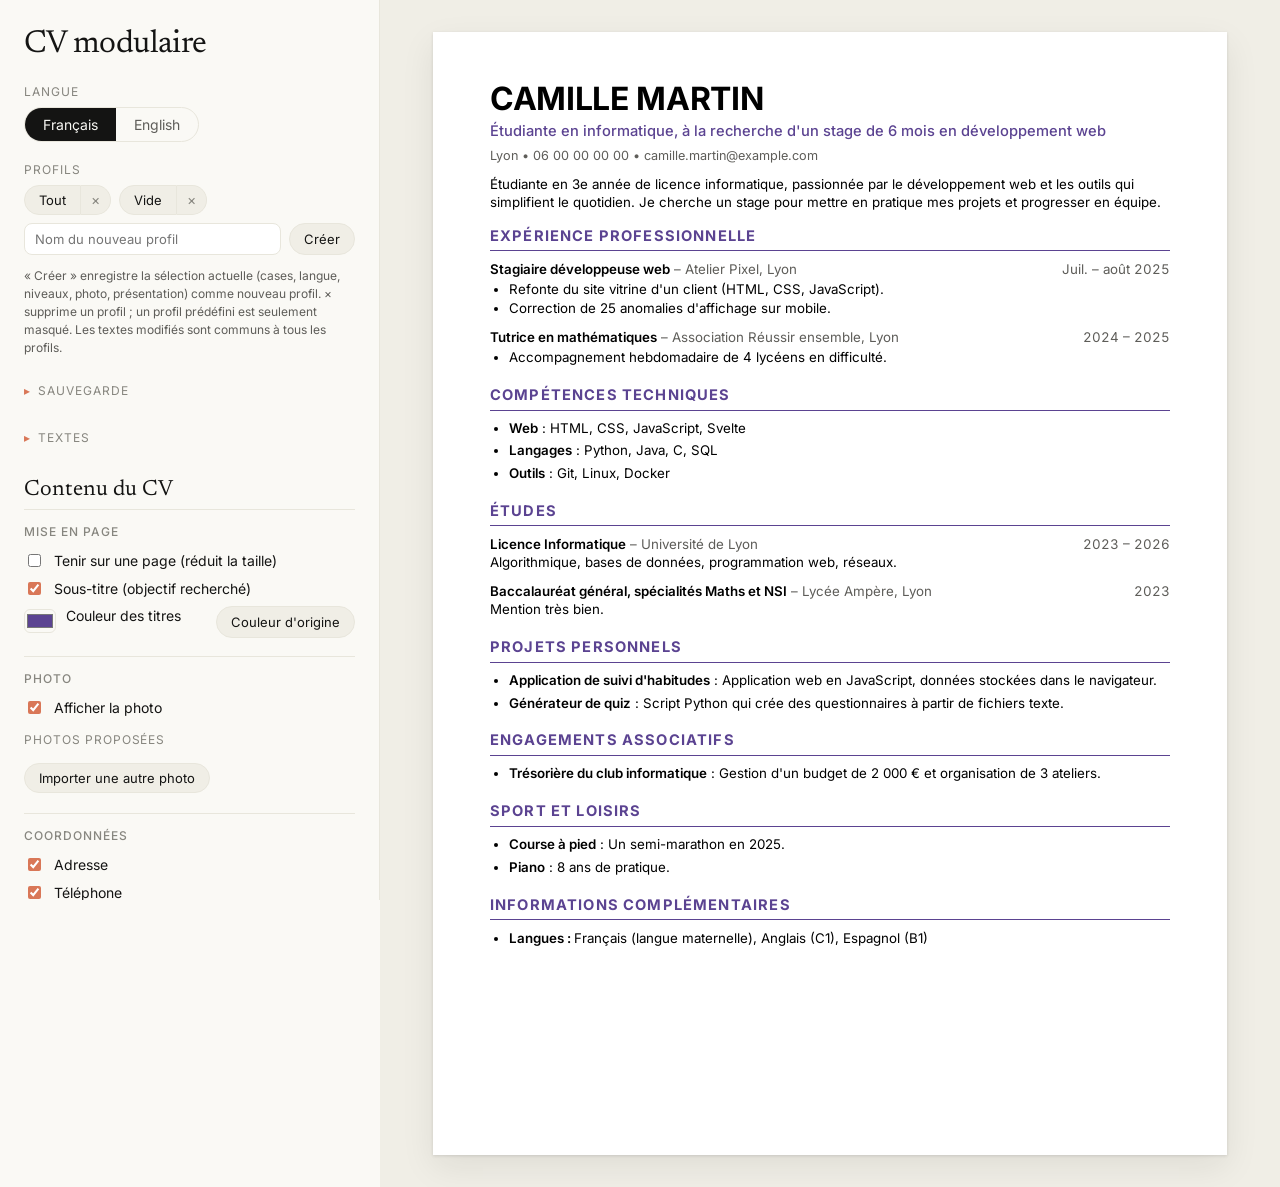
==== commit 9567f40a: "Héberge les polices Inter et Newsreader avec le site au lieu de Google Fonts Co-Authored-By: Claude " ====
--- a/index.html
+++ b/index.html
@@ -2,12 +2,11 @@
 <html lang="fr">
 <head>
   <meta charset="utf-8">
-  <!-- Aucun script inline ni requête réseau possible (connect-src 'none') : seules les polices Google sont chargées. -->
-  <meta http-equiv="Content-Security-Policy" content="default-src 'none'; script-src 'self'; style-src 'self' https://fonts.googleapis.com; font-src https://fonts.gstatic.com; img-src 'self' data: blob:; connect-src 'none'; base-uri 'none'; form-action 'none'; object-src 'none'">
+  <!-- Aucun script inline ni requête réseau possible (connect-src 'none') : tout, polices comprises, vient du site lui-même. -->
+  <meta http-equiv="Content-Security-Policy" content="default-src 'none'; script-src 'self'; style-src 'self'; font-src 'self'; img-src 'self' data: blob:; connect-src 'none'; base-uri 'none'; form-action 'none'; object-src 'none'">
   <meta name="viewport" content="width=device-width, initial-scale=1">
   <title>CV modulaire</title>
-  <link href="https://fonts.googleapis.com/css2?family=Inter:wght@400;500;600;700;800&family=Newsreader:opsz,wght@6..72,400;6..72,500&display=swap" rel="stylesheet">
-  <link rel="stylesheet" href="style.css?v=20261124d">
+  <link rel="stylesheet" href="style.css?v=20261124f">
 </head>
 <body>
   <aside class="sidebar">
@@ -65,9 +64,9 @@
     <article id="cv" class="page"></article>
   </main>
 
-  <script src="data.js?v=20261124d"></script>
-  <script src="i18n.js?v=20261124d"></script>
-  <script src="validate.js?v=20261124d"></script>
-  <script src="app.js?v=20261124d"></script>
+  <script src="data.js?v=20261124f"></script>
+  <script src="i18n.js?v=20261124f"></script>
+  <script src="validate.js?v=20261124f"></script>
+  <script src="app.js?v=20261124f"></script>
 </body>
 </html>
--- a/style.css
+++ b/style.css
@@ -1,5 +1,12 @@
 /* Interface : palette du site Anthropic (ivoire, ardoise, argile).
    Polices Anthropic propriétaires -> Newsreader (serif) et Inter (sans) en substitut. */
+
+/* Polices hébergées avec le site (fichiers dans fonts/, licence OFL) : aucune requête vers Google, et elles
+   s'affichent même quand le serveur n'autorise que ses propres fichiers (CSP font-src 'self').
+   Fichiers « variables » : une seule fonte couvre toutes les graisses de la plage indiquée. */
+@font-face { font-family: "Inter"; src: url("fonts/inter-latin-wght.woff2") format("woff2"); font-weight: 100 900; font-style: normal; font-display: swap; }
+@font-face { font-family: "Newsreader"; src: url("fonts/newsreader-latin-wght.woff2") format("woff2"); font-weight: 200 800; font-style: normal; font-display: swap; }
+
 :root {
   --ivory: #faf9f5;
   --ivory-medium: #f0eee6;
